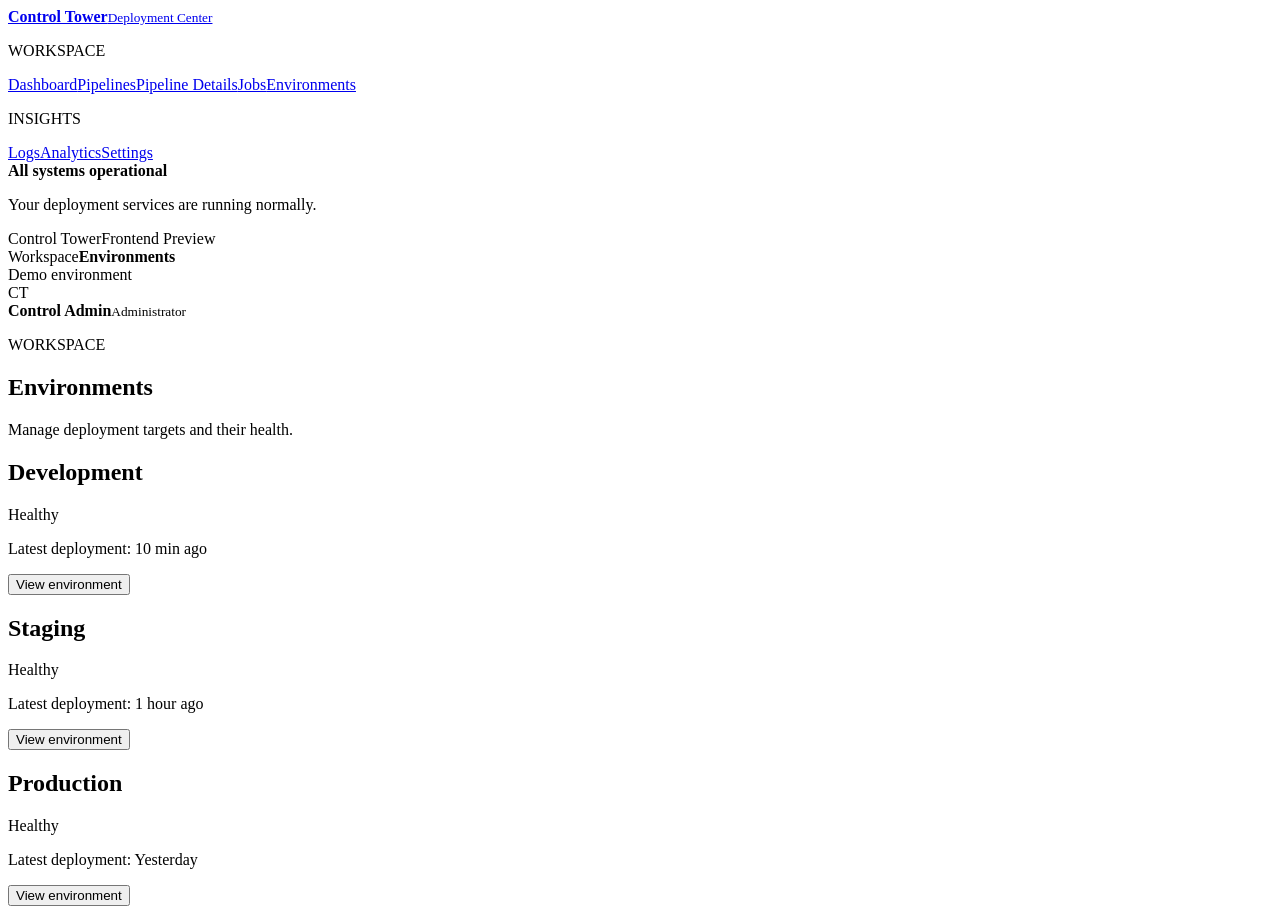
==== pipeline/environments.html @ c23e6a0d "Add files via upload" ====
<!doctype html><html lang="en"><head><meta charset="UTF-8"><meta name="viewport" content="width=device-width, initial-scale=1.0"><title>Control Tower | Environments</title><link rel="stylesheet" href="style.css"></head><body><div class="app"><aside class="sidebar"><a class="brand" href="index.html"><span class="brand-icon"></span><span><b>Control Tower</b><small>Deployment Center</small></span></a><nav><p class="nav-label">WORKSPACE</p><a class="nav-link" href="index.html">Dashboard</a><a class="nav-link" href="pipelines.html">Pipelines</a><a class="nav-link" href="pipeline-details.html">Pipeline Details</a><a class="nav-link" href="jobs.html">Jobs</a><a class="nav-link" href="environments.html">Environments</a><p class="nav-label">INSIGHTS</p><a class="nav-link" href="logs.html">Logs</a><a class="nav-link" href="analytics.html">Analytics</a><a class="nav-link" href="settings.html">Settings</a></nav><div class="system-card"><span class="green-dot"></span><b>All systems operational</b><p>Your deployment services are running normally.</p></div><div class="sidebar-footer"><span>Control Tower</span><span>Frontend Preview</span></div></aside><main class="main"><header class="topbar"><div><span>Workspace</span><b>Environments</b></div><div class="top-right"><span class="demo"><i></i>Demo environment</span><div class="admin"><span class="avatar">CT</span><div><b>Control Admin</b><small>Administrator</small></div></div></div></header><section class="content"><div class="welcome page-welcome"><div><p class="eyebrow">WORKSPACE</p><h1>Environments</h1><p class="muted">Manage deployment targets and their health.</p></div></div><div class="stats-grid"><article class="stat-card"><h2>Development</h2><span class="pill green">Healthy</span><p>Latest deployment: 10 min ago</p><button class="secondary">View environment</button></article><article class="stat-card"><h2>Staging</h2><span class="pill green">Healthy</span><p>Latest deployment: 1 hour ago</p><button class="secondary">View environment</button></article><article class="stat-card"><h2>Production</h2><span class="pill green">Healthy</span><p>Latest deployment: Yesterday</p><button class="secondary">View environment</button></article></div></section></main></div><script src="script.js"></script></body></html>
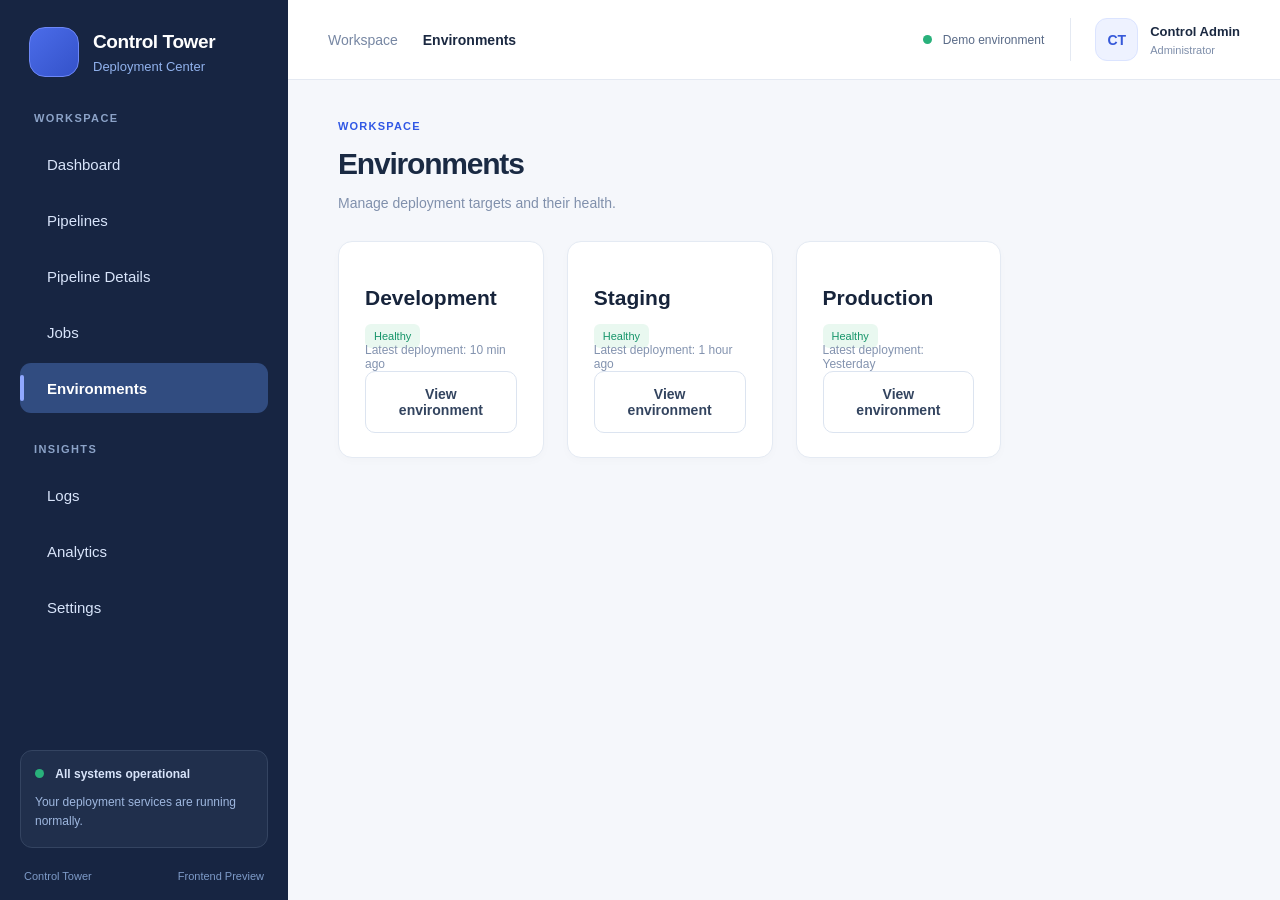
==== commit 3a72e5fa: "Fix HTML encoding issues in environments.html" ====
--- a/pipeline/environments.html
+++ b/pipeline/environments.html
@@ -1 +1,178 @@
-<!doctype html><html lang="en"><head><meta charset="UTF-8"><meta name="viewport" content="width=device-width, initial-scale=1.0"><title>Control Tower | Environments</title><link rel="stylesheet" href="style.css"></head><body><div class="app"><aside class="sidebar"><a class="brand" href="index.html"><span class="brand-icon"></span><span><b>Control Tower</b><small>Deployment Center</small></span></a><nav><p class="nav-label">WORKSPACE</p><a class="nav-link" href="index.html">Dashboard</a><a class="nav-link" href="pipelines.html">Pipelines</a><a class="nav-link" href="pipeline-details.html">Pipeline Details</a><a class="nav-link" href="jobs.html">Jobs</a><a class="nav-link" href="environments.html">Environments</a><p class="nav-label">INSIGHTS</p><a class="nav-link" href="logs.html">Logs</a><a class="nav-link" href="analytics.html">Analytics</a><a class="nav-link" href="settings.html">Settings</a></nav><div class="system-card"><span class="green-dot"></span><b>All systems operational</b><p>Your deployment services are running normally.</p></div><div class="sidebar-footer"><span>Control Tower</span><span>Frontend Preview</span></div></aside><main class="main"><header class="topbar"><div><span>Workspace</span><b>Environments</b></div><div class="top-right"><span class="demo"><i></i>Demo environment</span><div class="admin"><span class="avatar">CT</span><div><b>Control Admin</b><small>Administrator</small></div></div></div></header><section class="content"><div class="welcome page-welcome"><div><p class="eyebrow">WORKSPACE</p><h1>Environments</h1><p class="muted">Manage deployment targets and their health.</p></div></div><div class="stats-grid"><article class="stat-card"><h2>Development</h2><span class="pill green">Healthy</span><p>Latest deployment: 10 min ago</p><button class="secondary">View environment</button></article><article class="stat-card"><h2>Staging</h2><span class="pill green">Healthy</span><p>Latest deployment: 1 hour ago</p><button class="secondary">View environment</button></article><article class="stat-card"><h2>Production</h2><span class="pill green">Healthy</span><p>Latest deployment: Yesterday</p><button class="secondary">View environment</button></article></div></section></main></div><script src="script.js"></script></body></html>+
+<!DOCTYPE html>
+<html lang="en">
+<head>
+    <meta charset="UTF-8">
+    <meta name="viewport" content="width=device-width, initial-scale=1.0">
+    <title>Control Tower | Environments</title>
+    <link rel="stylesheet" href="style.css">
+</head>
+
+<body>
+    <div class="app">
+
+        <!-- Sidebar -->
+        <aside class="sidebar">
+
+            <a class="brand" href="index.html">
+                <span class="brand-icon"></span>
+
+                <span>
+                    <b>Control Tower</b>
+                    <small>Deployment Center</small>
+                </span>
+            </a>
+
+            <nav>
+                <p class="nav-label">WORKSPACE</p>
+
+                <a class="nav-link" href="index.html">Dashboard</a>
+                <a class="nav-link" href="pipelines.html">Pipelines</a>
+                <a class="nav-link" href="pipeline-details.html">Pipeline Details</a>
+                <a class="nav-link" href="jobs.html">Jobs</a>
+                <a class="nav-link" href="environments.html">Environments</a>
+
+                <p class="nav-label">INSIGHTS</p>
+
+                <a class="nav-link" href="logs.html">Logs</a>
+                <a class="nav-link" href="analytics.html">Analytics</a>
+                <a class="nav-link" href="settings.html">Settings</a>
+            </nav>
+
+            <div class="system-card">
+                <span class="green-dot"></span>
+                <b>All systems operational</b>
+
+                <p>
+                    Your deployment services are running normally.
+                </p>
+            </div>
+
+            <div class="sidebar-footer">
+                <span>Control Tower</span>
+                <span>Frontend Preview</span>
+            </div>
+
+        </aside>
+
+        <!-- Main Content -->
+        <main class="main">
+
+            <!-- Top Header -->
+            <header class="topbar">
+
+                <div>
+                    <span>Workspace</span>
+                    <b>Environments</b>
+                </div>
+
+                <div class="top-right">
+
+                    <span class="demo">
+                        <i></i>
+                        Demo environment
+                    </span>
+
+                    <div class="admin">
+
+                        <span class="avatar">CT</span>
+
+                        <div>
+                            <b>Control Admin</b>
+                            <small>Administrator</small>
+                        </div>
+
+                    </div>
+
+                </div>
+
+            </header>
+
+            <!-- Page Content -->
+            <section class="content">
+
+                <div class="welcome page-welcome">
+
+                    <div>
+                        <p class="eyebrow">WORKSPACE</p>
+
+                        <h1>Environments</h1>
+
+                        <p class="muted">
+                            Manage deployment targets and their health.
+                        </p>
+                    </div>
+
+                </div>
+
+                <!-- Environment Cards -->
+                <div class="stats-grid">
+
+                    <!-- Development -->
+                    <article class="stat-card">
+
+                        <h2>Development</h2>
+
+                        <span class="pill green">
+                            Healthy
+                        </span>
+
+                        <p>
+                            Latest deployment: 10 min ago
+                        </p>
+
+                        <button class="secondary">
+                            View environment
+                        </button>
+
+                    </article>
+
+                    <!-- Staging -->
+                    <article class="stat-card">
+
+                        <h2>Staging</h2>
+
+                        <span class="pill green">
+                            Healthy
+                        </span>
+
+                        <p>
+                            Latest deployment: 1 hour ago
+                        </p>
+
+                        <button class="secondary">
+                            View environment
+                        </button>
+
+                    </article>
+
+                    <!-- Production -->
+                    <article class="stat-card">
+
+                        <h2>Production</h2>
+
+                        <span class="pill green">
+                            Healthy
+                        </span>
+
+                        <p>
+                            Latest deployment: Yesterday
+                        </p>
+
+                        <button class="secondary">
+                            View environment
+                        </button>
+
+                    </article>
+
+                </div>
+
+            </section>
+
+        </main>
+
+    </div>
+
+    <script src="script.js"></script>
+</body>
+</html>
--- a/pipeline/style.css
+++ b/pipeline/style.css
@@ -0,0 +1 @@
+*{box-sizing:border-box}body{margin:0;font-family:Inter,Segoe UI,Arial,sans-serif;color:#17243b;background:#f5f7fb;font-size:14px}.app{min-height:100vh;display:flex}.sidebar{width:288px;background:#172542;color:#d8e4fa;padding:27px 20px 18px;display:flex;flex-direction:column;flex-shrink:0;min-height:100vh}.brand{display:flex;align-items:center;gap:14px;text-decoration:none;color:white;padding:0 9px 32px}.brand-icon{width:50px;height:50px;border-radius:16px;background:linear-gradient(135deg,#4b6ce9,#3452c9);border:1px solid #6d87f7;display:block}.brand b{font-size:19px;letter-spacing:-.4px}.brand small{display:block;color:#91b2ed;margin-top:6px;font-size:13px}.nav-label{font-size:11px;letter-spacing:1.4px;color:#8ca3c8;font-weight:700;margin:3px 14px 15px}.nav-link{height:50px;display:flex;align-items:center;padding:0 27px;margin:0 0 6px;border-radius:11px;color:#d8e4fa;text-decoration:none;font-size:15px;position:relative}.nav-link:hover{background:#26395c}.nav-link.active{background:#314c80;color:white;font-weight:600}.nav-link.active:before{content:"";position:absolute;left:0;top:12px;bottom:12px;width:4px;border-radius:4px;background:#90a8ff}.nav-label:nth-of-type(2){margin-top:30px}.system-card{margin-top:auto;border:1px solid #344461;background:#202f4c;border-radius:12px;padding:16px 14px;margin-bottom:22px;font-size:12px}.green-dot,.demo i{display:inline-block;width:9px;height:9px;border-radius:50%;background:#29b17b;margin-right:8px}.system-card p{color:#9eb7df;line-height:1.6;margin:12px 0 0}.sidebar-footer{display:flex;justify-content:space-between;font-size:11px;color:#7e9bc8;padding:0 4px}.main{flex:1;min-width:0}.topbar{height:80px;background:#fff;border-bottom:1px solid #e4e9f2;padding:0 40px;display:flex;align-items:center;justify-content:space-between}.topbar>div:first-child{display:flex;gap:25px;align-items:center;color:#7787a3}.topbar b{color:#1b2941;font-weight:600}.top-right{display:flex;align-items:center;gap:26px}.demo{color:#596a87;font-size:12px}.admin{border-left:1px solid #e4e9f2;padding-left:24px;display:flex;gap:12px;align-items:center}.avatar{width:43px;height:43px;border-radius:12px;background:#eef2ff;border:1px solid #dbe4ff;color:#3659d9;display:grid;place-items:center;font-weight:700}.admin b{font-size:13px;display:block}.admin small{font-size:11px;color:#7e8eaa;display:block;margin-top:5px}.content{padding:40px 50px}.welcome{display:flex;align-items:center;justify-content:space-between;margin-bottom:32px}.eyebrow{font-size:11px;letter-spacing:1.2px;font-weight:700;color:#3158e5;margin:0 0 15px}.welcome h1{font-size:34px;letter-spacing:-1.2px;margin:0 0 11px;font-weight:650;color:#1a2a43}.muted{color:#8090ac;margin:0;line-height:1.6}.primary,.secondary{border:0;border-radius:10px;padding:14px 23px;font-weight:600;cursor:pointer;font-size:14px}.primary{background:#3156df;color:white;box-shadow:0 4px 9px #3156df25}.primary:hover{background:#2648c9}.secondary{background:#fff;color:#33445f;border:1px solid #dce4f0}.stats-grid{display:grid;grid-template-columns:repeat(4,minmax(0,1fr));gap:23px;margin-bottom:26px}.stat-card,.panel{background:white;border:1px solid #e4eaf3;border-radius:14px;box-shadow:0 3px 10px #17254205}.stat-card{padding:26px 26px 24px;min-height:184px}.stat-title{display:flex;justify-content:space-between;align-items:center;color:#516582}.stat-icon{width:43px;height:43px;border-radius:13px}.stat-icon.success{background:#e7f7ef}.stat-icon.blue{background:#edf2ff}.stat-icon.red{background:#fff0f0}.stat-icon.yellow{background:#fff5e6}.stat-number{font-size:34px;font-weight:700;margin:17px 0 12px;display:flex;align-items:center;gap:12px;color:#1b2a43}.stat-card p{font-size:12px;color:#8393af;margin:0}.pill{font-size:11px;background:#f0f3f8;color:#526580;padding:6px 9px;border-radius:6px;font-weight:500;white-space:nowrap}.pill.green{background:#e9f8f0;color:#16956a}.pill.danger{background:#fff0ef;color:#e34b4b}.pill.blue{background:#edf2ff;color:#4868cb}.panel{padding:28px;margin-bottom:25px}.panel-head{display:flex;justify-content:space-between;align-items:center}.panel h2{font-size:18px;margin:0 0 8px}.panel-head .muted{font-size:12px}.status-badge{border:1px solid #e1e8f2;border-radius:8px;padding:10px 14px;color:#62738f;font-size:11px}.status-badge i{width:8px;height:8px;background:#9aa8bd;border-radius:50%;display:inline-block;margin-right:7px}.stages{display:grid;grid-template-columns:repeat(4,1fr);padding:40px 20px 30px;text-align:center}.stage{display:flex;align-items:center;flex-direction:column;gap:14px;color:#14243e}.stage-icon{width:64px;height:64px;border:1px solid #e1e8f4;background:#f7f9fd;border-radius:16px;display:grid;place-items:center;color:#fff;font-size:22px}.stage small{color:#8292ae;font-size:12px}.stage.complete .stage-icon{background:#e6f7ef;color:#21a777;border-color:#d3f0e2}.panel-bottom{border-top:1px solid #e9edf4;padding-top:16px;display:flex;align-items:center;gap:10px}.panel-bottom p{font-size:12px;color:#71839f;margin:0}.mini-square{width:32px;height:32px;background:#eff3ff;border-radius:10px}.bottom-actions{margin-left:auto;display:flex;gap:10px}.page-welcome{margin-bottom:27px}.page-welcome h1{font-size:30px}.table-head{display:flex;align-items:center;justify-content:space-between;margin-bottom:22px}.table-wrap{overflow:auto}table{border-collapse:collapse;width:100%;min-width:620px}th,td{text-align:left;padding:15px 12px;border-bottom:1px solid #edf0f5}th{font-size:11px;text-transform:uppercase;letter-spacing:.7px;color:#8190aa}td{color:#435671}td a{color:#3459d9;text-decoration:none}.detail-grid{display:grid;grid-template-columns:repeat(4,1fr);gap:25px;margin-top:22px}.detail-grid label,.settings-panel>label{font-size:12px;color:#7e8eaa}.detail-grid p{font-weight:600;margin:9px 0}.detail-stages{padding-top:25px}.log-list p{border-bottom:1px solid #edf0f5;padding:15px 4px;margin:0;color:#51627e;font-family:Consolas,monospace;font-size:13px}.log-list time{color:#93a1b6;margin-right:18px}.log-level{display:inline-block;font-size:10px;font-weight:bold;padding:4px 7px;border-radius:5px;margin-right:14px}.info{background:#eef3ff;color:#4264cc}.success{background:#e9f8ef;color:#19966c}.warning{background:#fff5e6;color:#b77a20}.error{background:#fff0ef;color:#d84d4d}input,select{border:1px solid #dfe6f0;border-radius:8px;padding:11px 13px;color:#33445f;background:white;font:inherit}#logSearch{width:240px}.settings-panel{max-width:720px}.settings-panel>label{display:block;margin:22px 0 8px}.settings-panel>input,.settings-panel>select{display:block;width:100%}.setting-row{display:flex;align-items:center;justify-content:space-between;border-top:1px solid #edf0f5;padding:17px 0;margin-top:15px}.setting-row p{margin:5px 0 0;font-size:12px}.setting-row input{width:18px;height:18px}.settings-panel .primary{margin-top:18px}.chart{height:230px;display:flex;align-items:flex-end;gap:24px;padding:25px 10px 25px;border-bottom:1px solid #e5eaf2}.bar{flex:1;background:linear-gradient(180deg,#6884ef,#3458d9);border-radius:8px 8px 0 0;position:relative;min-height:25px}.bar label{position:absolute;bottom:-24px;left:50%;transform:translateX(-50%);font-size:11px;color:#8796ad}@media(max-width:1200px){.sidebar{width:250px}.content{padding:32px}.stats-grid{grid-template-columns:repeat(2,1fr)}}@media(max-width:800px){.sidebar{width:220px;padding:20px 12px}.topbar{padding:0 20px}.content{padding:25px 20px}.top-right .demo{display:none}.stages{padding:30px 0}.detail-grid{grid-template-columns:repeat(2,1fr)}}@media(max-width:600px){.app{display:block}.sidebar{width:100%;min-height:auto}.sidebar nav{display:grid;grid-template-columns:repeat(2,1fr)}.system-card,.sidebar-footer{display:none}.brand{padding-bottom:18px}.nav-label{grid-column:span 2}.nav-label:nth-of-type(2){margin-top:10px}.topbar{height:auto;padding:18px;gap:15px;align-items:flex-start}.top-right{gap:8px}.admin{padding-left:10px}.content{padding:20px 14px}.welcome{align-items:flex-start;gap:18px;flex-direction:column}.welcome h1{font-size:27px}.stats-grid{grid-template-columns:1fr}.panel{padding:18px}.stages{gap:5px}.stage-icon{width:48px;height:48px}.stage b{font-size:12px}.panel-bottom{flex-wrap:wrap}.bottom-actions{margin-left:0;width:100%}.bottom-actions button{flex:1}.detail-grid{grid-template-columns:1fr 1fr}}
